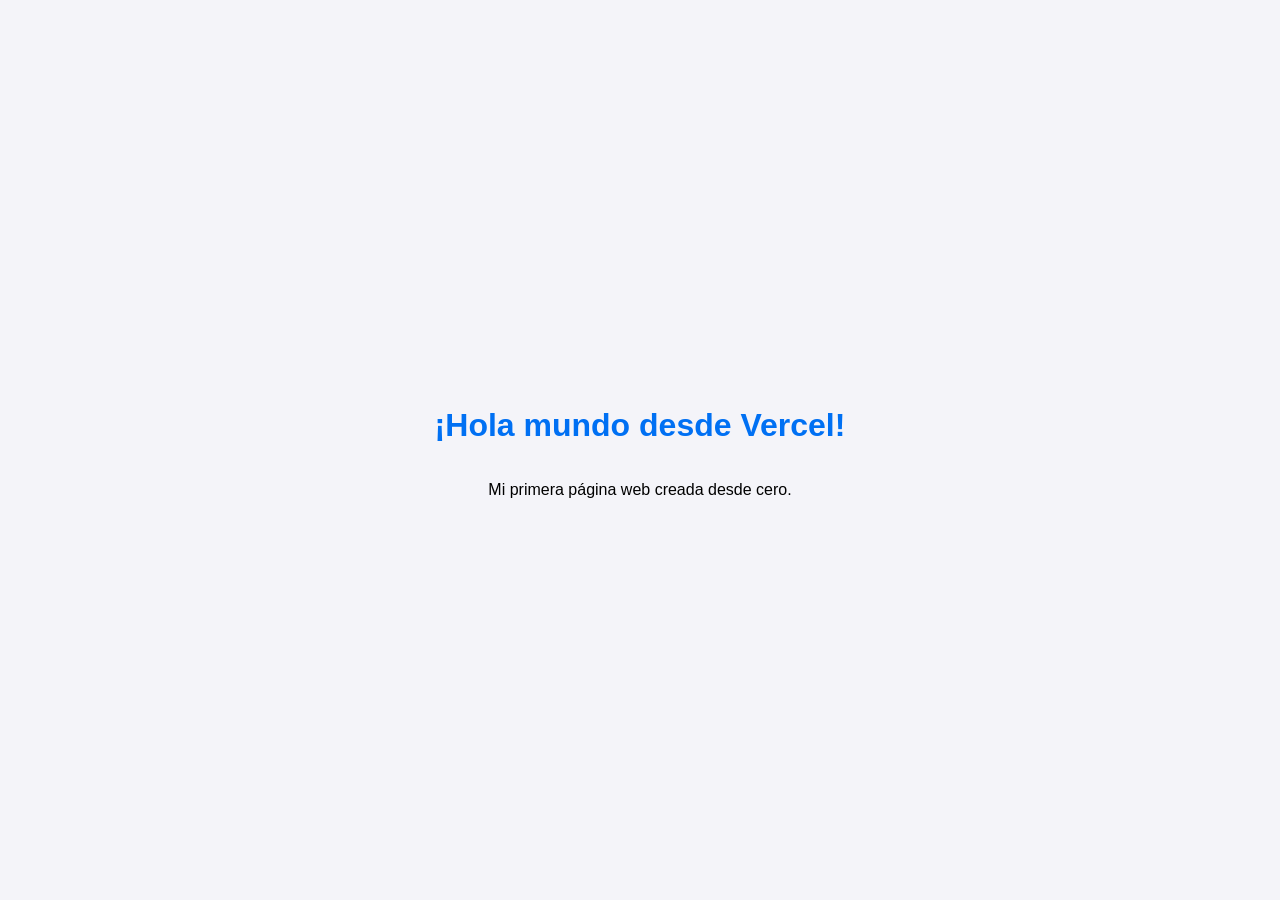
==== index.html @ 5f5dc49b "Create index.html Primer comit" ====
<!DOCTYPE html>
<html lang="es">
<head>
  <meta charset="UTF-8">
  <meta name="viewport" content="width=device-width, initial-scale=1.0">
  <title>Mi Primera Web</title>
  <style>
    body { font-family: sans-serif; display: grid; place-content: center; height: 100vh; margin: 0; background: #f4f4f9; text-align: center; }
    h1 { color: #0070f3; }
  </style>
</head>
<body>
  <h1>¡Hola mundo desde Vercel!</h1>
  <p>Mi primera página web creada desde cero.</p>
</body>
</html>
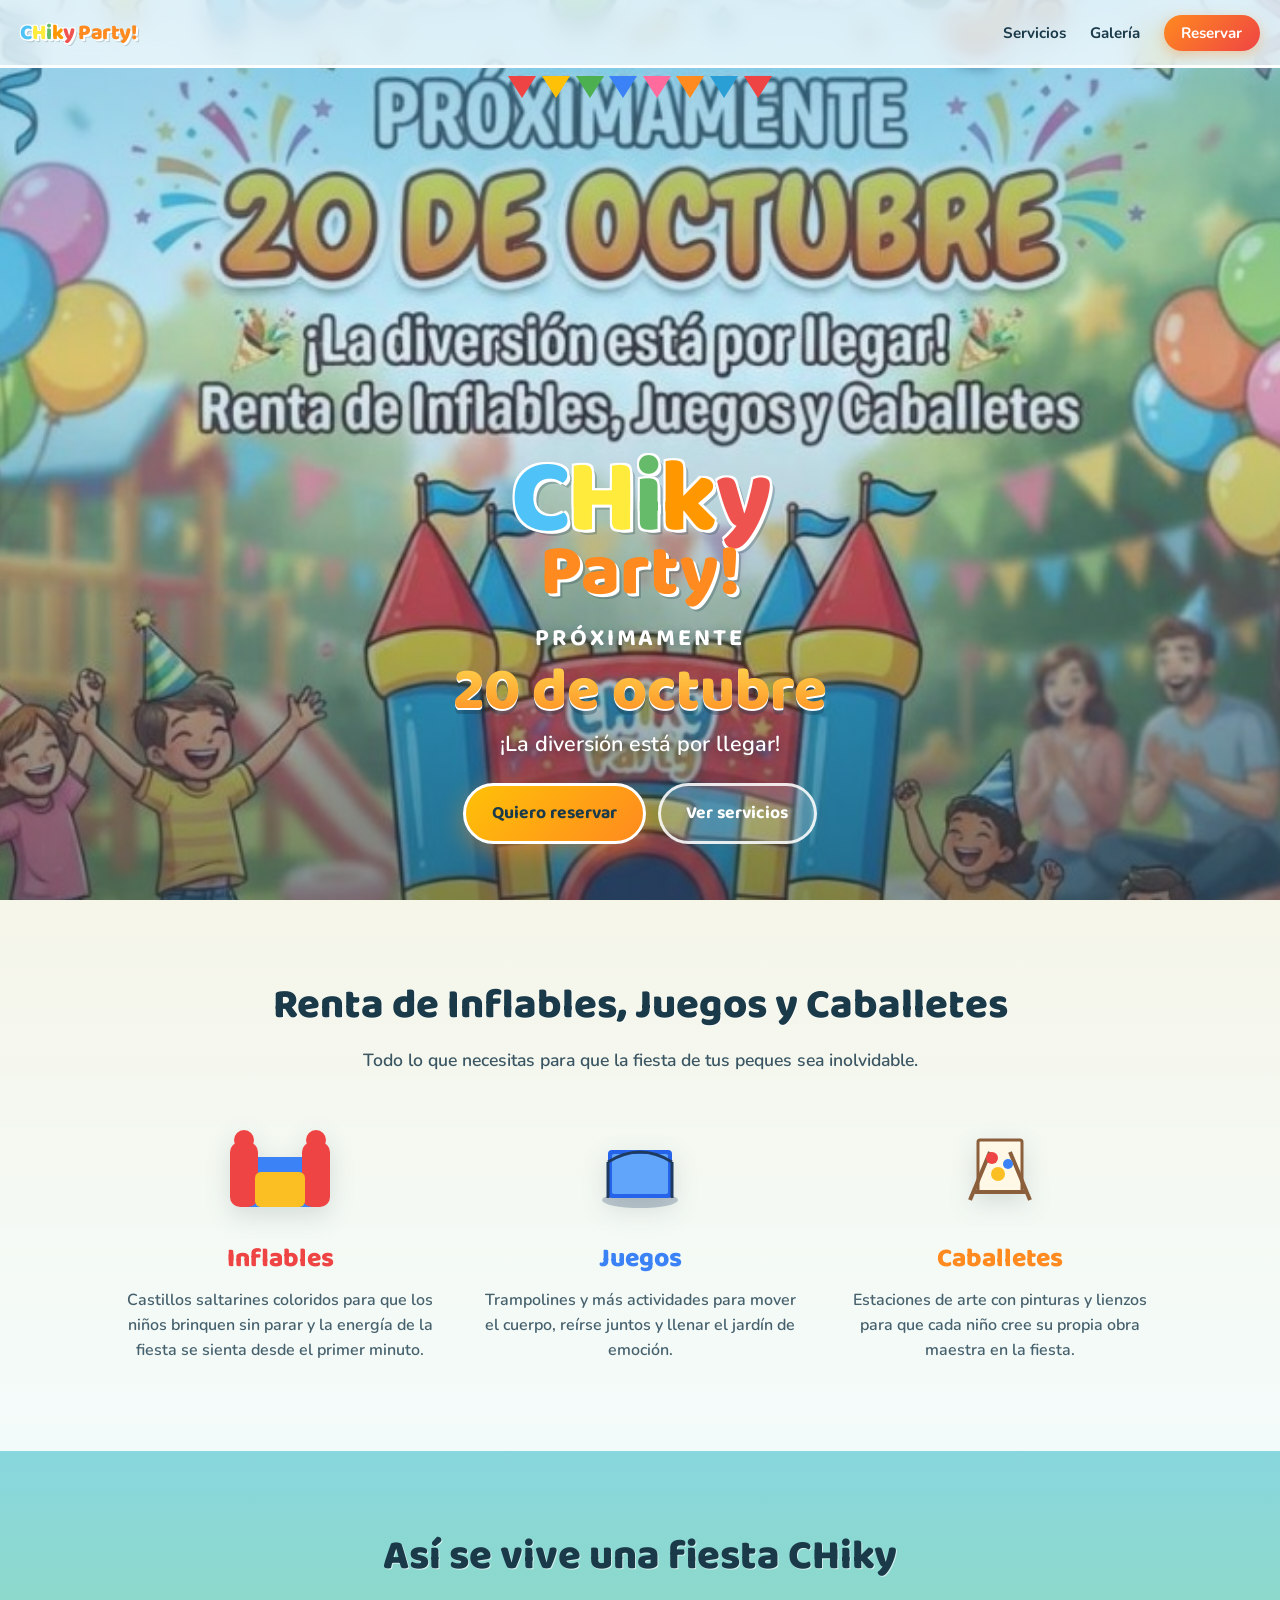
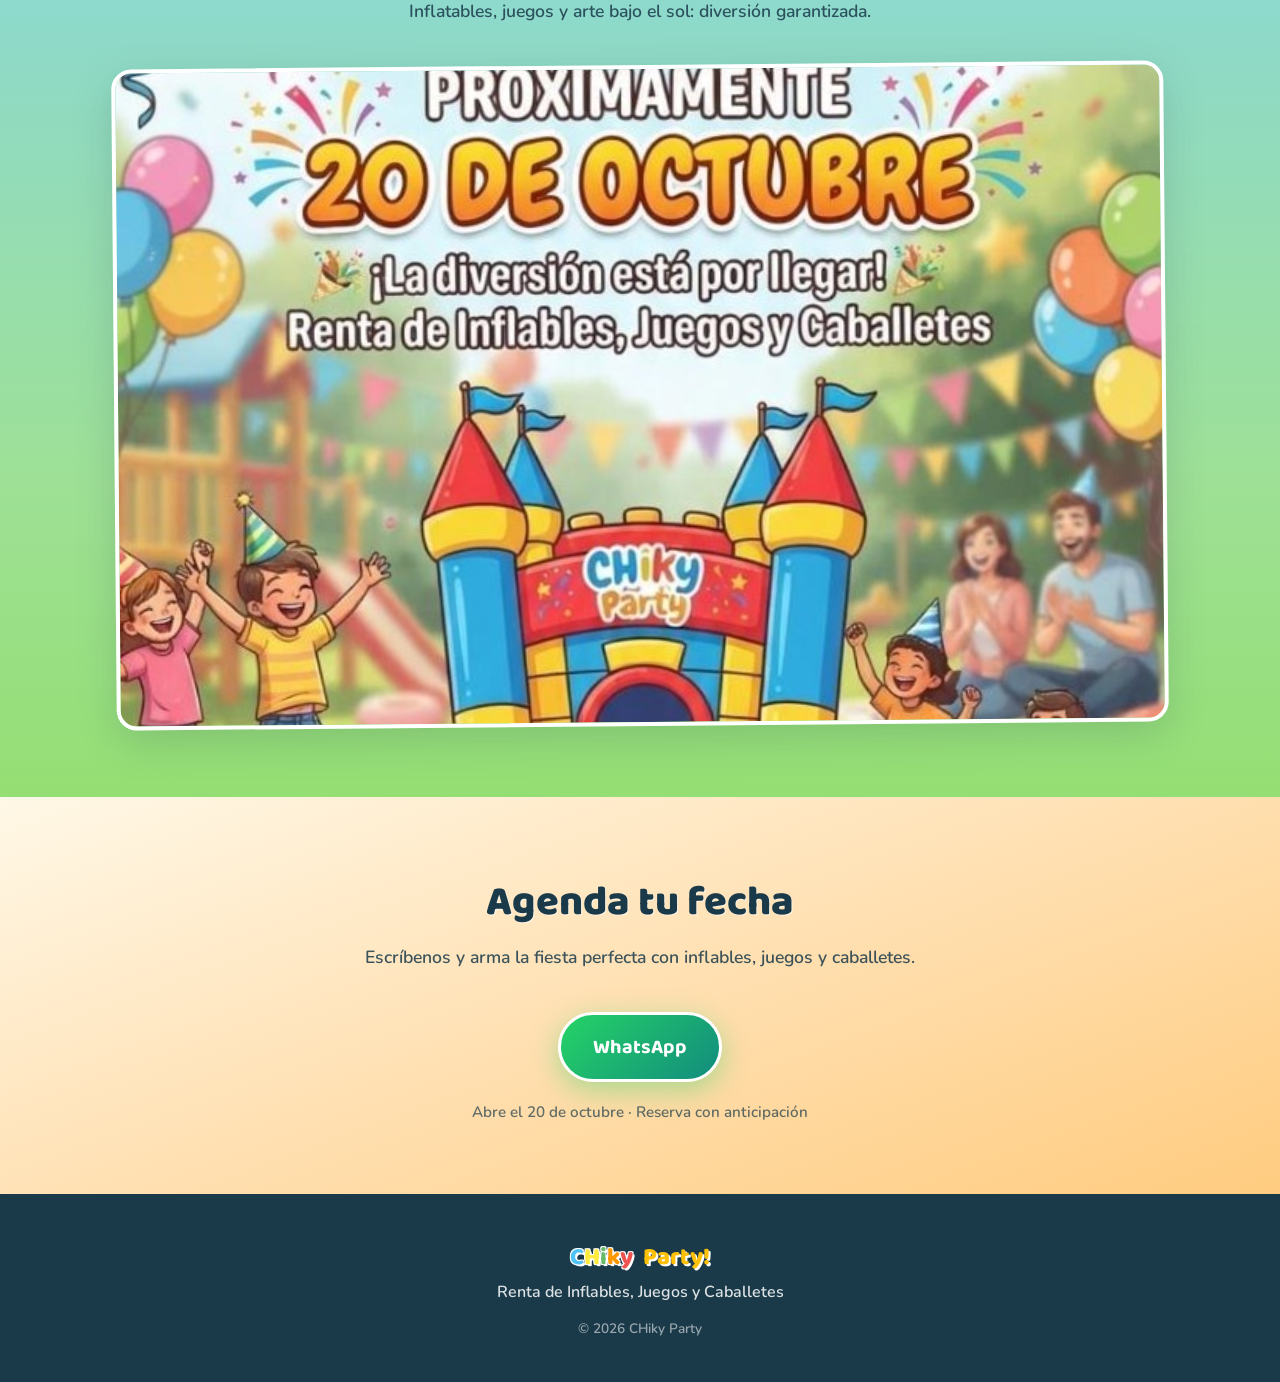
==== commit 691e90f6: "Propuesta pagina" ====
--- a/index.html
+++ b/index.html
@@ -3,14 +3,160 @@
 <head>
   <meta charset="UTF-8">
   <meta name="viewport" content="width=device-width, initial-scale=1.0">
-  <title>Mi Primera Web</title>
-  <style>
-    body { font-family: sans-serif; display: grid; place-content: center; height: 100vh; margin: 0; background: #f4f4f9; text-align: center; }
-    h1 { color: #0070f3; }
-  </style>
+  <meta name="description" content="CHiky Party — Renta de inflables, juegos y caballetes para fiestas infantiles. ¡La diversión está por llegar!">
+  <title>¡CHiky Party! — Renta de Inflables, Juegos y Caballetes</title>
+  <link rel="preconnect" href="https://fonts.googleapis.com">
+  <link rel="preconnect" href="https://fonts.gstatic.com" crossorigin>
+  <link href="https://fonts.googleapis.com/css2?family=Baloo+2:wght@500;600;700;800&family=Nunito:wght@500;600;700&display=swap" rel="stylesheet">
+  <link rel="stylesheet" href="css/styles.css">
 </head>
 <body>
-  <h1>¡Hola mundo desde Vercel!</h1>
-  <p>Mi primera página web creada desde cero.</p>
+  <div class="sky-confetti" aria-hidden="true"></div>
+
+  <header class="site-header">
+    <a href="#inicio" class="brand-mark" aria-label="CHiky Party inicio">
+      <span class="logo-letter c1">C</span><span class="logo-letter c2">H</span><span class="logo-letter c3">i</span><span class="logo-letter c4">k</span><span class="logo-letter c5">y</span>
+      <span class="logo-party">Party!</span>
+    </a>
+    <nav class="site-nav" aria-label="Principal">
+      <a href="#servicios">Servicios</a>
+      <a href="#galeria">Galería</a>
+      <a href="#contacto" class="nav-cta">Reservar</a>
+    </nav>
+    <button class="menu-toggle" type="button" aria-label="Abrir menú" aria-expanded="false">
+      <span></span><span></span><span></span>
+    </button>
+  </header>
+
+  <main>
+    <section id="inicio" class="hero">
+      <div class="hero-media">
+        <img
+          src="assets/images/chiky-party-hero.jpg"
+          alt="Niños disfrutando inflables, trampolín y caballetes en una fiesta CHiky Party"
+          width="1200"
+          height="900"
+          fetchpriority="high"
+        >
+      </div>
+      <div class="hero-overlay"></div>
+      <div class="hero-content">
+        <h1 class="brand-title" aria-label="CHiky Party">
+          <span class="brand-title-row">
+            <span class="logo-letter c1">C</span><span class="logo-letter c2">H</span><span class="logo-letter c3">i</span><span class="logo-letter c4">k</span><span class="logo-letter c5">y</span>
+          </span>
+          <span class="brand-title-party">Party!</span>
+        </h1>
+        <p class="hero-kicker">Próximamente</p>
+        <p class="hero-date">20 de octubre</p>
+        <p class="hero-tagline">¡La diversión está por llegar!</p>
+        <div class="hero-actions">
+          <a href="#contacto" class="btn btn-primary">Quiero reservar</a>
+          <a href="#servicios" class="btn btn-ghost">Ver servicios</a>
+        </div>
+      </div>
+      <div class="hero-bunting" aria-hidden="true">
+        <span></span><span></span><span></span><span></span><span></span><span></span><span></span><span></span>
+      </div>
+    </section>
+
+    <section id="servicios" class="services">
+      <div class="section-inner">
+        <h2>Renta de Inflables, Juegos y Caballetes</h2>
+        <p class="section-lead">Todo lo que necesitas para que la fiesta de tus peques sea inolvidable.</p>
+
+        <div class="service-grid">
+          <article class="service">
+            <div class="service-visual service-inflables" aria-hidden="true">
+              <svg viewBox="0 0 120 100" role="img">
+                <rect x="20" y="35" width="80" height="50" rx="8" fill="#3B82F6"/>
+                <rect x="10" y="20" width="28" height="65" rx="10" fill="#EF4444"/>
+                <rect x="82" y="20" width="28" height="65" rx="10" fill="#EF4444"/>
+                <rect x="35" y="50" width="50" height="35" rx="6" fill="#FBBF24"/>
+                <circle cx="24" cy="18" r="10" fill="#EF4444"/>
+                <circle cx="96" cy="18" r="10" fill="#EF4444"/>
+              </svg>
+            </div>
+            <h3>Inflables</h3>
+            <p>Castillos saltarines coloridos para que los niños brinquen sin parar y la energía de la fiesta se sienta desde el primer minuto.</p>
+          </article>
+
+          <article class="service">
+            <div class="service-visual service-juegos" aria-hidden="true">
+              <svg viewBox="0 0 120 100" role="img">
+                <ellipse cx="60" cy="78" rx="38" ry="8" fill="#1E3A5F" opacity="0.25"/>
+                <rect x="28" y="28" width="64" height="48" rx="4" fill="#2563EB"/>
+                <rect x="32" y="32" width="56" height="40" rx="2" fill="#60A5FA"/>
+                <path d="M28 40 Q60 20 92 40" stroke="#1E3A5F" stroke-width="3" fill="none"/>
+                <line x1="28" y1="40" x2="28" y2="76" stroke="#1E3A5F" stroke-width="3"/>
+                <line x1="92" y1="40" x2="92" y2="76" stroke="#1E3A5F" stroke-width="3"/>
+              </svg>
+            </div>
+            <h3>Juegos</h3>
+            <p>Trampolines y más actividades para mover el cuerpo, reírse juntos y llenar el jardín de emoción.</p>
+          </article>
+
+          <article class="service">
+            <div class="service-visual service-caballetes" aria-hidden="true">
+              <svg viewBox="0 0 120 100" role="img">
+                <rect x="38" y="18" width="44" height="52" rx="2" fill="#FFF8E7" stroke="#8B5E3C" stroke-width="3"/>
+                <line x1="30" y1="78" x2="50" y2="30" stroke="#8B5E3C" stroke-width="4"/>
+                <line x1="90" y1="78" x2="70" y2="30" stroke="#8B5E3C" stroke-width="4"/>
+                <line x1="35" y1="70" x2="85" y2="70" stroke="#8B5E3C" stroke-width="4"/>
+                <circle cx="52" cy="36" r="6" fill="#EF4444"/>
+                <circle cx="68" cy="42" r="5" fill="#3B82F6"/>
+                <circle cx="58" cy="52" r="7" fill="#FBBF24"/>
+              </svg>
+            </div>
+            <h3>Caballetes</h3>
+            <p>Estaciones de arte con pinturas y lienzos para que cada niño cree su propia obra maestra en la fiesta.</p>
+          </article>
+        </div>
+      </div>
+    </section>
+
+    <section id="galeria" class="gallery">
+      <div class="section-inner">
+        <h2>Así se vive una fiesta CHiky</h2>
+        <p class="section-lead">Inflatables, juegos y arte bajo el sol: diversión garantizada.</p>
+        <figure class="gallery-feature">
+          <img
+            src="assets/images/chiky-party-hero.jpg"
+            alt="Escena festiva de CHiky Party con castillo inflable, trampolín y niños pintando en caballetes"
+            width="1200"
+            height="900"
+            loading="lazy"
+          >
+        </figure>
+      </div>
+    </section>
+
+    <section id="contacto" class="contact">
+      <div class="section-inner contact-inner">
+        <h2>Agenda tu fecha</h2>
+        <p class="section-lead">Escríbenos y arma la fiesta perfecta con inflables, juegos y caballetes.</p>
+        <a
+          class="btn btn-whatsapp"
+          href="https://wa.me/5210000000000?text=Hola%20CHiky%20Party!%20Quiero%20cotizar%20una%20renta%20para%20mi%20fiesta."
+          target="_blank"
+          rel="noopener noreferrer"
+        >
+          WhatsApp
+        </a>
+        <p class="contact-note">Abre el 20 de octubre · Reserva con anticipación</p>
+      </div>
+    </section>
+  </main>
+
+  <footer class="site-footer">
+    <p class="footer-brand">
+      <span class="logo-letter c1">C</span><span class="logo-letter c2">H</span><span class="logo-letter c3">i</span><span class="logo-letter c4">k</span><span class="logo-letter c5">y</span>
+      <span class="logo-party">Party!</span>
+    </p>
+    <p>Renta de Inflables, Juegos y Caballetes</p>
+    <p class="footer-copy">&copy; <span id="year"></span> CHiky Party</p>
+  </footer>
+
+  <script src="js/main.js"></script>
 </body>
 </html>
--- a/css/styles.css
+++ b/css/styles.css
@@ -0,0 +1,659 @@
+:root {
+  --sky: #5ec8f0;
+  --sky-deep: #2a9fd6;
+  --grass: #7ed957;
+  --grass-deep: #4caf50;
+  --sun: #ffc107;
+  --orange: #ff8a1f;
+  --red: #ef4444;
+  --blue: #3b82f6;
+  --pink: #ff6b9d;
+  --ink: #1a3a4a;
+  --white: #ffffff;
+  --cream: #fff8e7;
+  --font-display: "Baloo 2", system-ui, sans-serif;
+  --font-body: "Nunito", system-ui, sans-serif;
+  --radius: 1.25rem;
+  --shadow-soft: 0 12px 40px rgba(26, 58, 74, 0.18);
+  --header-h: 4.25rem;
+}
+
+*,
+*::before,
+*::after {
+  box-sizing: border-box;
+}
+
+html {
+  scroll-behavior: smooth;
+}
+
+body {
+  margin: 0;
+  font-family: var(--font-body);
+  font-weight: 600;
+  color: var(--ink);
+  background:
+    radial-gradient(ellipse 80% 50% at 10% 0%, rgba(255, 193, 7, 0.25), transparent 50%),
+    radial-gradient(ellipse 60% 40% at 90% 10%, rgba(255, 107, 157, 0.2), transparent 45%),
+    linear-gradient(180deg, var(--sky) 0%, #8fd9f5 35%, #b8e8a0 70%, var(--grass) 100%);
+  min-height: 100vh;
+  overflow-x: hidden;
+}
+
+img {
+  max-width: 100%;
+  height: auto;
+  display: block;
+}
+
+a {
+  color: inherit;
+  text-decoration: none;
+}
+
+/* Confetti dots floating in sky */
+.sky-confetti {
+  pointer-events: none;
+  position: fixed;
+  inset: 0;
+  z-index: 0;
+  background-image:
+    radial-gradient(circle, var(--sun) 2px, transparent 3px),
+    radial-gradient(circle, var(--red) 2px, transparent 3px),
+    radial-gradient(circle, var(--blue) 2.5px, transparent 3px),
+    radial-gradient(circle, var(--pink) 2px, transparent 3px),
+    radial-gradient(circle, var(--grass-deep) 2px, transparent 3px);
+  background-size: 180px 180px, 220px 220px, 160px 160px, 200px 200px, 240px 240px;
+  background-position: 10% 8%, 80% 12%, 40% 5%, 65% 18%, 25% 22%;
+  opacity: 0.45;
+  animation: confetti-drift 28s linear infinite;
+}
+
+@keyframes confetti-drift {
+  from { background-position: 10% 8%, 80% 12%, 40% 5%, 65% 18%, 25% 22%; }
+  to { background-position: 14% 18%, 76% 22%, 44% 15%, 61% 28%, 29% 32%; }
+}
+
+/* Logo letters */
+.logo-letter {
+  font-family: var(--font-display);
+  font-weight: 800;
+  text-shadow:
+    2px 2px 0 #fff,
+    -1px -1px 0 #fff,
+    1px -1px 0 #fff,
+    -1px 1px 0 #fff,
+    3px 3px 0 rgba(26, 58, 74, 0.2);
+}
+
+.c1 { color: #4fc3f7; }
+.c2 { color: #ffeb3b; }
+.c3 { color: #66bb6a; }
+.c4 { color: #ff9800; }
+.c5 { color: #ef5350; }
+
+.logo-party {
+  font-family: var(--font-display);
+  font-weight: 800;
+  color: var(--orange);
+  margin-left: 0.15em;
+  text-shadow:
+    2px 2px 0 #fff,
+    3px 3px 0 rgba(26, 58, 74, 0.2);
+}
+
+/* Header */
+.site-header {
+  position: fixed;
+  top: 0;
+  left: 0;
+  right: 0;
+  z-index: 100;
+  height: var(--header-h);
+  display: flex;
+  align-items: center;
+  justify-content: space-between;
+  padding: 0 1.25rem;
+  background: rgba(255, 255, 255, 0.72);
+  backdrop-filter: blur(12px);
+  border-bottom: 3px solid rgba(255, 255, 255, 0.9);
+  transition: background 0.3s ease, box-shadow 0.3s ease;
+}
+
+.site-header.is-scrolled {
+  background: rgba(255, 255, 255, 0.92);
+  box-shadow: 0 4px 24px rgba(26, 58, 74, 0.12);
+}
+
+.brand-mark {
+  font-size: 1.35rem;
+  letter-spacing: -0.02em;
+  display: flex;
+  align-items: baseline;
+}
+
+.site-nav {
+  display: flex;
+  align-items: center;
+  gap: 1.5rem;
+}
+
+.site-nav a {
+  font-weight: 700;
+  font-size: 0.95rem;
+  color: var(--ink);
+  transition: color 0.2s ease;
+}
+
+.site-nav a:hover {
+  color: var(--sky-deep);
+}
+
+.nav-cta {
+  background: linear-gradient(135deg, var(--orange), var(--red));
+  color: var(--white) !important;
+  padding: 0.5rem 1.1rem;
+  border-radius: 999px;
+  box-shadow: 0 4px 14px rgba(255, 138, 31, 0.4);
+}
+
+.nav-cta:hover {
+  filter: brightness(1.08);
+  color: var(--white) !important;
+}
+
+.menu-toggle {
+  display: none;
+  flex-direction: column;
+  gap: 5px;
+  background: none;
+  border: none;
+  cursor: pointer;
+  padding: 0.5rem;
+}
+
+.menu-toggle span {
+  display: block;
+  width: 24px;
+  height: 3px;
+  background: var(--ink);
+  border-radius: 2px;
+  transition: transform 0.25s ease, opacity 0.25s ease;
+}
+
+.menu-toggle[aria-expanded="true"] span:nth-child(1) {
+  transform: translateY(8px) rotate(45deg);
+}
+
+.menu-toggle[aria-expanded="true"] span:nth-child(2) {
+  opacity: 0;
+}
+
+.menu-toggle[aria-expanded="true"] span:nth-child(3) {
+  transform: translateY(-8px) rotate(-45deg);
+}
+
+/* Hero — full-bleed composition */
+.hero {
+  position: relative;
+  z-index: 1;
+  min-height: 100vh;
+  min-height: 100dvh;
+  display: grid;
+  place-items: end center;
+  overflow: hidden;
+  isolation: isolate;
+}
+
+.hero-media {
+  position: absolute;
+  inset: 0;
+  z-index: -2;
+}
+
+.hero-media img {
+  width: 100%;
+  height: 100%;
+  object-fit: cover;
+  object-position: center 35%;
+  transform: scale(1.02);
+  animation: hero-ken 18s ease-in-out infinite alternate;
+}
+
+@keyframes hero-ken {
+  from { transform: scale(1.02); }
+  to { transform: scale(1.08); }
+}
+
+.hero-overlay {
+  position: absolute;
+  inset: 0;
+  z-index: -1;
+  background:
+    linear-gradient(180deg, rgba(46, 160, 210, 0.55) 0%, rgba(46, 160, 210, 0.15) 40%, rgba(26, 58, 74, 0.55) 100%);
+}
+
+.hero-content {
+  width: min(920px, 100%);
+  padding: 6.5rem 1.5rem 3.5rem;
+  text-align: center;
+  animation: hero-rise 0.9s ease-out both;
+}
+
+@keyframes hero-rise {
+  from {
+    opacity: 0;
+    transform: translateY(28px);
+  }
+  to {
+    opacity: 1;
+    transform: translateY(0);
+  }
+}
+
+.brand-title {
+  margin: 0 0 0.75rem;
+  line-height: 0.95;
+  display: flex;
+  flex-direction: column;
+  align-items: center;
+  gap: 0;
+}
+
+.brand-title-row {
+  font-size: clamp(3.2rem, 12vw, 6.5rem);
+  letter-spacing: -0.03em;
+}
+
+.brand-title .logo-letter {
+  display: inline-block;
+  animation: letter-bounce 2.4s ease-in-out infinite;
+  text-shadow:
+    3px 3px 0 #fff,
+    -2px -2px 0 #fff,
+    2px -2px 0 #fff,
+    -2px 2px 0 #fff,
+    5px 5px 0 rgba(26, 58, 74, 0.25);
+}
+
+.brand-title .logo-letter:nth-child(1) { animation-delay: 0s; }
+.brand-title .logo-letter:nth-child(2) { animation-delay: 0.08s; }
+.brand-title .logo-letter:nth-child(3) { animation-delay: 0.16s; }
+.brand-title .logo-letter:nth-child(4) { animation-delay: 0.24s; }
+.brand-title .logo-letter:nth-child(5) { animation-delay: 0.32s; }
+
+@keyframes letter-bounce {
+  0%, 100% { transform: translateY(0); }
+  50% { transform: translateY(-6px); }
+}
+
+.brand-title-party {
+  font-family: var(--font-display);
+  font-weight: 800;
+  font-size: clamp(2.4rem, 8vw, 4.5rem);
+  color: var(--orange);
+  text-shadow:
+    3px 3px 0 #fff,
+    5px 5px 0 rgba(26, 58, 74, 0.25);
+  margin-top: -0.15em;
+}
+
+.hero-kicker {
+  margin: 0.5rem 0 0;
+  font-family: var(--font-display);
+  font-size: clamp(1.1rem, 3vw, 1.5rem);
+  font-weight: 700;
+  letter-spacing: 0.12em;
+  text-transform: uppercase;
+  color: var(--white);
+  text-shadow: 0 2px 8px rgba(26, 58, 74, 0.45);
+}
+
+.hero-date {
+  margin: 0.15rem 0 0.5rem;
+  font-family: var(--font-display);
+  font-weight: 800;
+  font-size: clamp(2rem, 7vw, 3.75rem);
+  line-height: 1;
+  background: linear-gradient(180deg, #ffd54f, var(--orange));
+  -webkit-background-clip: text;
+  background-clip: text;
+  color: transparent;
+  filter: drop-shadow(0 2px 0 #fff) drop-shadow(0 4px 0 rgba(26, 58, 74, 0.35));
+}
+
+.hero-tagline {
+  margin: 0 0 1.5rem;
+  font-size: clamp(1.05rem, 2.5vw, 1.35rem);
+  color: var(--white);
+  text-shadow: 0 2px 10px rgba(26, 58, 74, 0.5);
+}
+
+.hero-actions {
+  display: flex;
+  flex-wrap: wrap;
+  gap: 0.75rem;
+  justify-content: center;
+}
+
+.hero-bunting {
+  position: absolute;
+  top: var(--header-h);
+  left: 0;
+  right: 0;
+  display: flex;
+  justify-content: center;
+  gap: 0.35rem;
+  padding: 0.5rem 1rem;
+  pointer-events: none;
+  z-index: 2;
+}
+
+.hero-bunting span {
+  width: 0;
+  height: 0;
+  border-left: 14px solid transparent;
+  border-right: 14px solid transparent;
+  border-top: 22px solid var(--red);
+  animation: bunting-sway 3s ease-in-out infinite;
+}
+
+.hero-bunting span:nth-child(2) { border-top-color: var(--sun); animation-delay: 0.15s; }
+.hero-bunting span:nth-child(3) { border-top-color: var(--grass-deep); animation-delay: 0.3s; }
+.hero-bunting span:nth-child(4) { border-top-color: var(--blue); animation-delay: 0.45s; }
+.hero-bunting span:nth-child(5) { border-top-color: var(--pink); animation-delay: 0.6s; }
+.hero-bunting span:nth-child(6) { border-top-color: var(--orange); animation-delay: 0.75s; }
+.hero-bunting span:nth-child(7) { border-top-color: var(--sky-deep); animation-delay: 0.9s; }
+.hero-bunting span:nth-child(8) { border-top-color: var(--red); animation-delay: 1.05s; }
+
+@keyframes bunting-sway {
+  0%, 100% { transform: rotate(-4deg); }
+  50% { transform: rotate(4deg); }
+}
+
+/* Buttons */
+.btn {
+  display: inline-flex;
+  align-items: center;
+  justify-content: center;
+  font-family: var(--font-display);
+  font-weight: 700;
+  font-size: 1.1rem;
+  padding: 0.85rem 1.6rem;
+  border-radius: 999px;
+  border: 3px solid transparent;
+  transition: transform 0.2s ease, box-shadow 0.2s ease, filter 0.2s ease;
+}
+
+.btn:hover {
+  transform: translateY(-3px) scale(1.03);
+}
+
+.btn:active {
+  transform: translateY(0) scale(0.98);
+}
+
+.btn-primary {
+  background: linear-gradient(135deg, var(--sun), var(--orange));
+  color: var(--ink);
+  border-color: #fff;
+  box-shadow: 0 8px 24px rgba(255, 138, 31, 0.45);
+}
+
+.btn-ghost {
+  background: rgba(255, 255, 255, 0.2);
+  color: var(--white);
+  border-color: rgba(255, 255, 255, 0.85);
+  backdrop-filter: blur(6px);
+}
+
+.btn-whatsapp {
+  background: linear-gradient(135deg, #25d366, #128c7e);
+  color: var(--white);
+  border-color: #fff;
+  box-shadow: 0 8px 28px rgba(37, 211, 102, 0.4);
+  font-size: 1.25rem;
+  padding: 1rem 2rem;
+}
+
+/* Sections */
+.section-inner {
+  width: min(1100px, 100%);
+  margin: 0 auto;
+  padding: 4.5rem 1.5rem;
+}
+
+.section-inner h2 {
+  margin: 0 0 0.5rem;
+  font-family: var(--font-display);
+  font-weight: 800;
+  font-size: clamp(1.75rem, 4vw, 2.6rem);
+  text-align: center;
+  color: var(--ink);
+  text-shadow: 1px 1px 0 rgba(255, 255, 255, 0.6);
+}
+
+.section-lead {
+  margin: 0 auto 2.5rem;
+  max-width: 36rem;
+  text-align: center;
+  font-size: 1.1rem;
+  line-height: 1.55;
+  color: rgba(26, 58, 74, 0.85);
+}
+
+/* Services */
+.services {
+  position: relative;
+  z-index: 1;
+  background: linear-gradient(180deg, rgba(255, 248, 231, 0.92), rgba(255, 255, 255, 0.88));
+}
+
+.service-grid {
+  display: grid;
+  grid-template-columns: repeat(3, 1fr);
+  gap: 1.75rem;
+}
+
+.service {
+  text-align: center;
+  padding: 0.5rem 0.25rem 1rem;
+  opacity: 0;
+  transform: translateY(24px);
+  transition: opacity 0.6s ease, transform 0.6s ease;
+}
+
+.service.is-visible {
+  opacity: 1;
+  transform: translateY(0);
+}
+
+.service-visual {
+  width: 120px;
+  height: 100px;
+  margin: 0 auto 1rem;
+  animation: float-soft 4s ease-in-out infinite;
+}
+
+.service:nth-child(2) .service-visual { animation-delay: 0.4s; }
+.service:nth-child(3) .service-visual { animation-delay: 0.8s; }
+
+@keyframes float-soft {
+  0%, 100% { transform: translateY(0); }
+  50% { transform: translateY(-8px); }
+}
+
+.service-visual svg {
+  width: 100%;
+  height: 100%;
+  filter: drop-shadow(0 8px 12px rgba(26, 58, 74, 0.15));
+}
+
+.service h3 {
+  margin: 0 0 0.5rem;
+  font-family: var(--font-display);
+  font-size: 1.65rem;
+  font-weight: 800;
+}
+
+.service:nth-child(1) h3 { color: var(--red); }
+.service:nth-child(2) h3 { color: var(--blue); }
+.service:nth-child(3) h3 { color: var(--orange); }
+
+.service p {
+  margin: 0;
+  line-height: 1.55;
+  font-size: 1rem;
+  color: rgba(26, 58, 74, 0.8);
+}
+
+/* Gallery */
+.gallery {
+  position: relative;
+  z-index: 1;
+  background: linear-gradient(180deg, rgba(94, 200, 240, 0.35), rgba(126, 217, 87, 0.4));
+}
+
+.gallery-feature {
+  margin: 0;
+  border-radius: var(--radius);
+  overflow: hidden;
+  box-shadow: var(--shadow-soft);
+  border: 4px solid #fff;
+  transform: rotate(-0.5deg);
+  transition: transform 0.35s ease;
+}
+
+.gallery-feature:hover {
+  transform: rotate(0deg) scale(1.01);
+}
+
+.gallery-feature img {
+  width: 100%;
+  aspect-ratio: 16 / 10;
+  object-fit: cover;
+  object-position: center 40%;
+}
+
+/* Contact */
+.contact {
+  position: relative;
+  z-index: 1;
+  background: linear-gradient(160deg, #fff8e7 0%, #ffe0b2 50%, #ffcc80 100%);
+}
+
+.contact-inner {
+  text-align: center;
+  display: flex;
+  flex-direction: column;
+  align-items: center;
+}
+
+.contact-note {
+  margin: 1.25rem 0 0;
+  font-size: 0.95rem;
+  color: rgba(26, 58, 74, 0.7);
+}
+
+/* Footer */
+.site-footer {
+  position: relative;
+  z-index: 1;
+  text-align: center;
+  padding: 2.5rem 1.5rem;
+  background: var(--ink);
+  color: rgba(255, 255, 255, 0.85);
+}
+
+.footer-brand {
+  margin: 0 0 0.35rem;
+  font-size: 1.5rem;
+}
+
+.footer-brand .logo-party {
+  color: var(--sun);
+}
+
+.site-footer > p {
+  margin: 0.25rem 0;
+}
+
+.footer-copy {
+  margin-top: 1rem !important;
+  font-size: 0.85rem;
+  opacity: 0.65;
+}
+
+/* Mobile */
+@media (max-width: 800px) {
+  .menu-toggle {
+    display: flex;
+  }
+
+  .site-nav {
+    position: fixed;
+    top: var(--header-h);
+    left: 0;
+    right: 0;
+    flex-direction: column;
+    gap: 0;
+    background: rgba(255, 255, 255, 0.97);
+    padding: 1rem 0;
+    border-bottom: 3px solid rgba(255, 193, 7, 0.5);
+    transform: translateY(-120%);
+    opacity: 0;
+    pointer-events: none;
+    transition: transform 0.3s ease, opacity 0.3s ease;
+  }
+
+  .site-nav.is-open {
+    transform: translateY(0);
+    opacity: 1;
+    pointer-events: auto;
+  }
+
+  .site-nav a {
+    width: 100%;
+    text-align: center;
+    padding: 0.85rem 1rem;
+  }
+
+  .nav-cta {
+    width: auto;
+    margin: 0.5rem auto;
+  }
+
+  .service-grid {
+    grid-template-columns: 1fr;
+    gap: 2.25rem;
+  }
+
+  .hero-content {
+    padding-bottom: 2.5rem;
+  }
+
+  .hero-bunting span {
+    border-left-width: 10px;
+    border-right-width: 10px;
+    border-top-width: 16px;
+  }
+}
+
+@media (prefers-reduced-motion: reduce) {
+  html { scroll-behavior: auto; }
+
+  .sky-confetti,
+  .hero-media img,
+  .brand-title .logo-letter,
+  .hero-bunting span,
+  .service-visual,
+  .hero-content {
+    animation: none !important;
+  }
+
+  .service {
+    opacity: 1;
+    transform: none;
+  }
+}
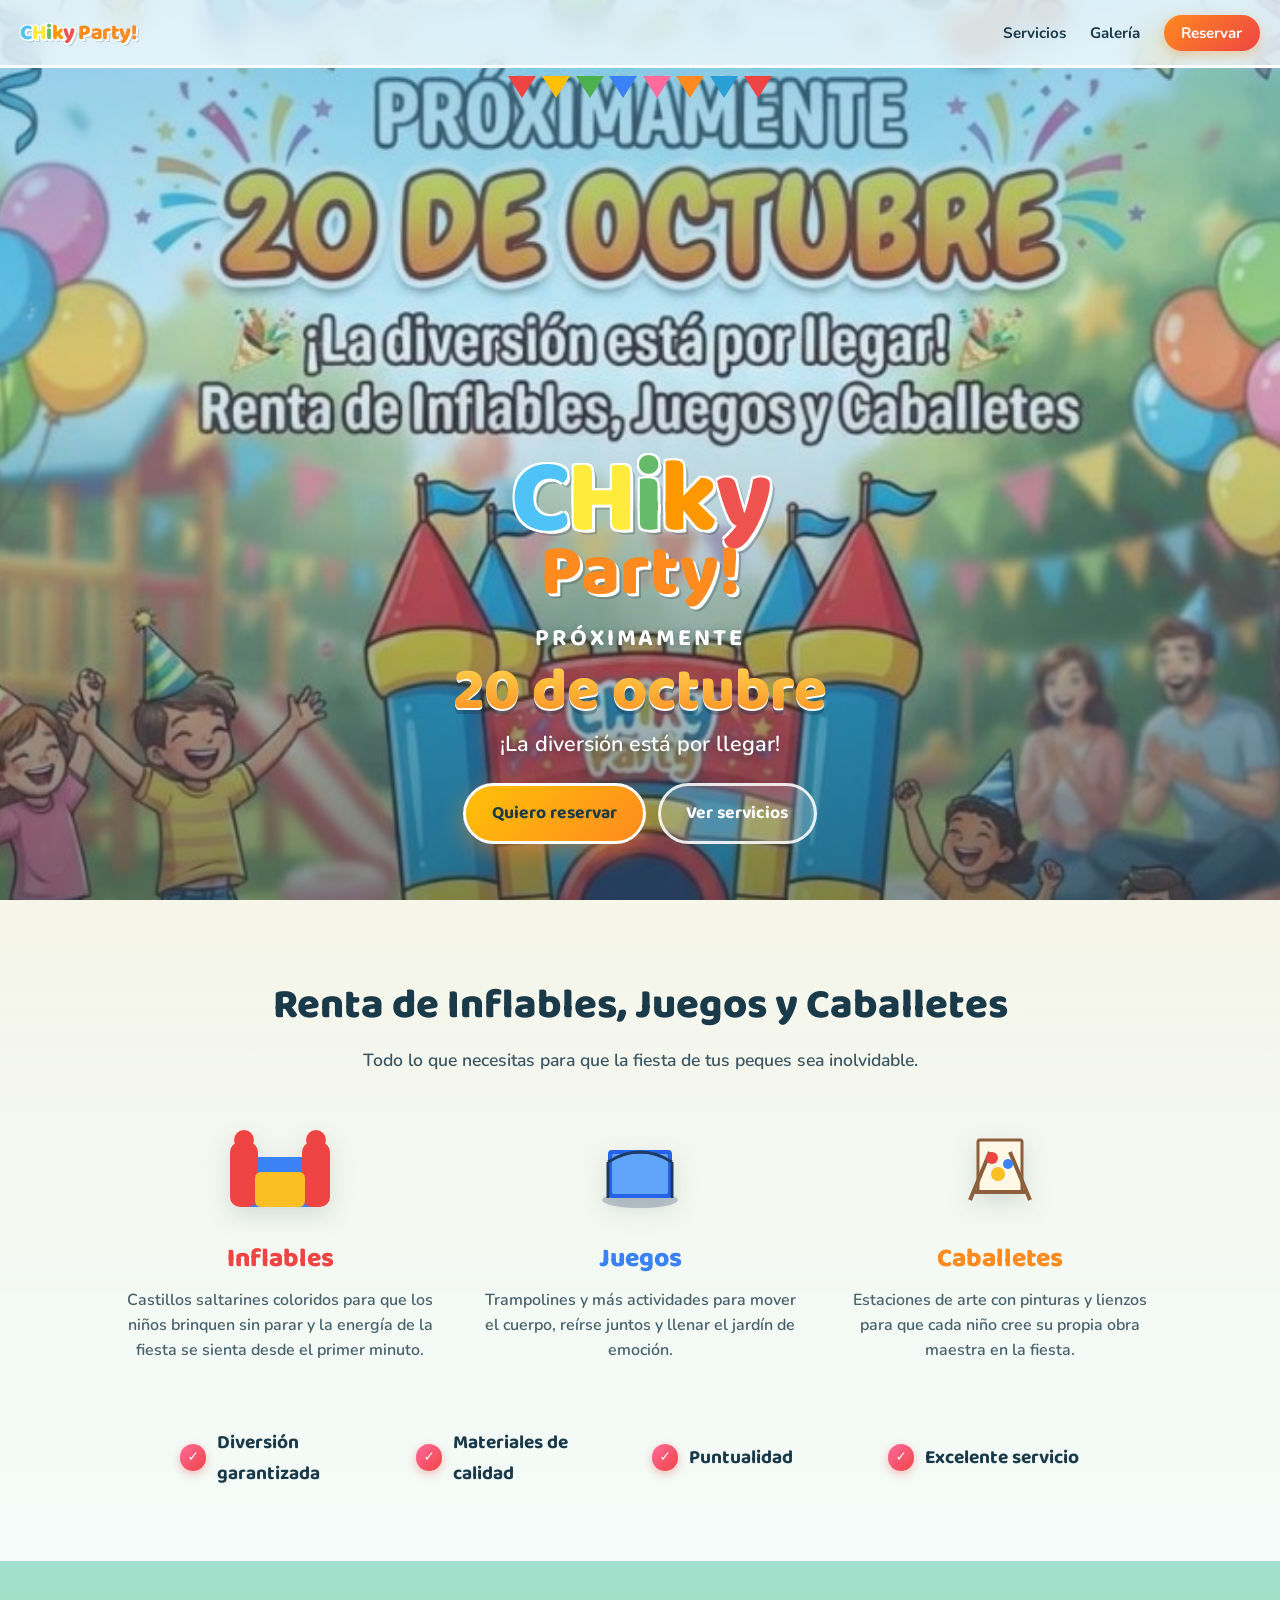
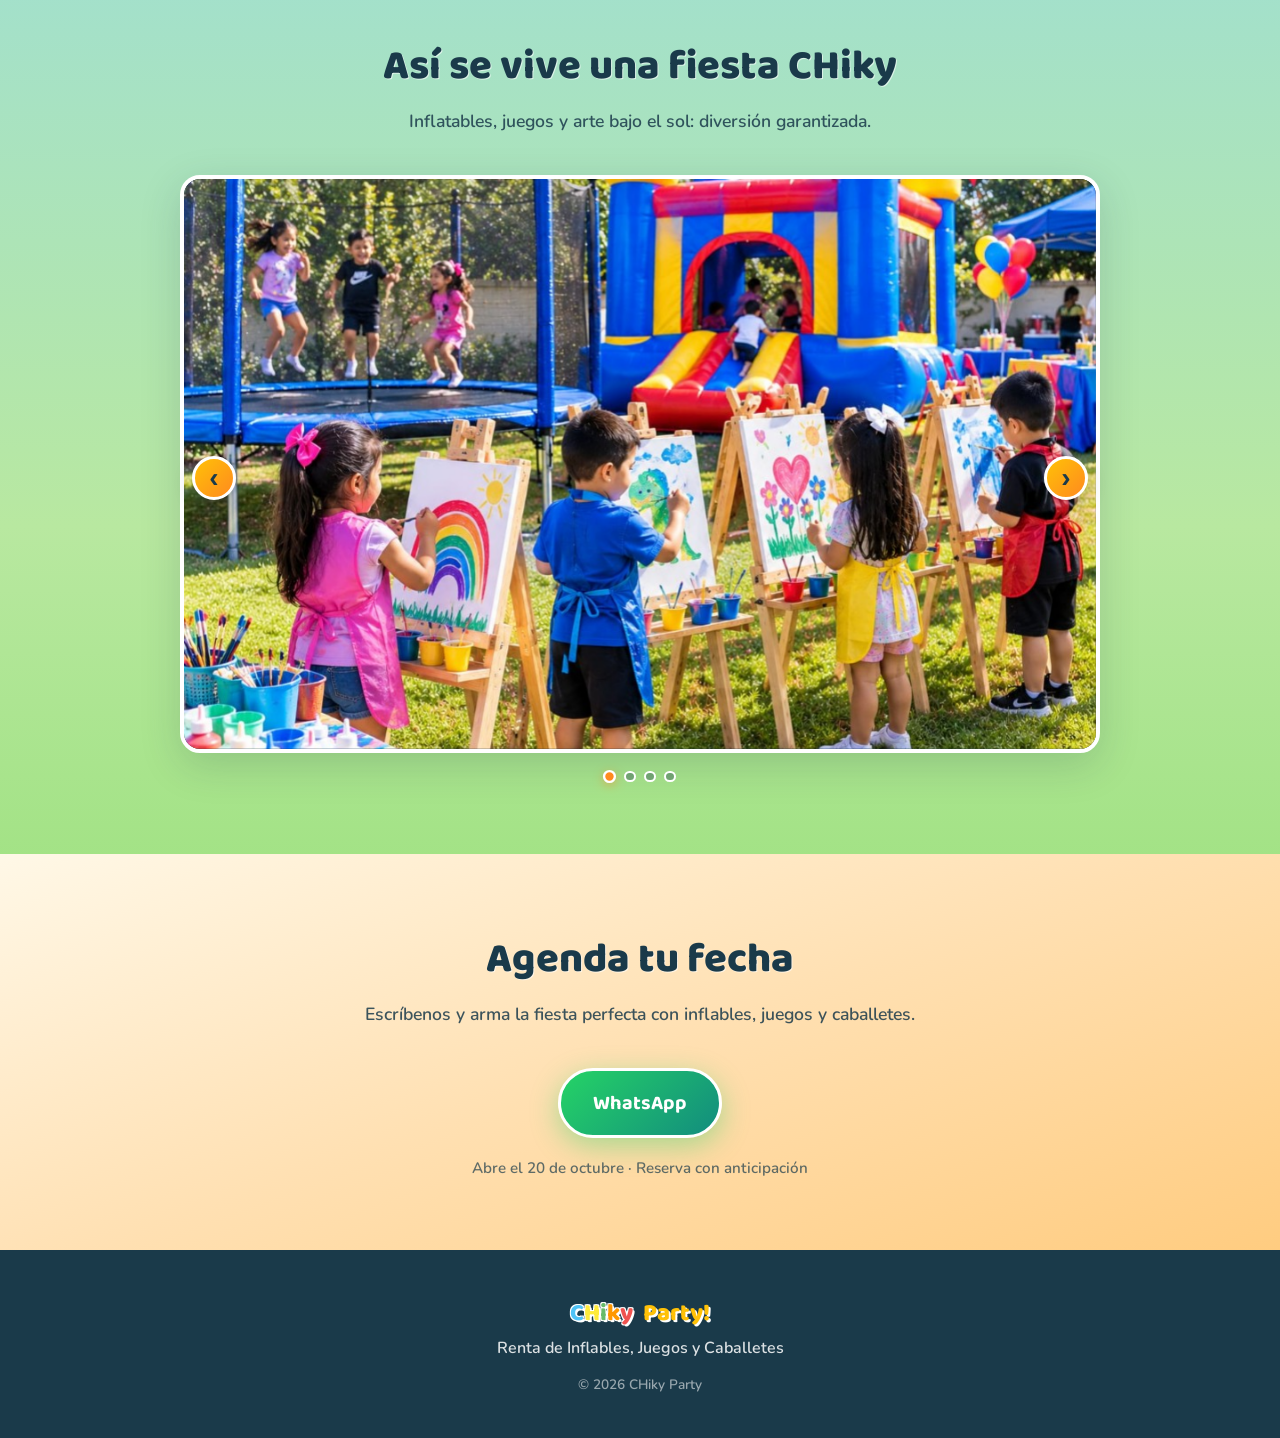
==== commit 7f9fe40e: "Nuevas imagenes y texto" ====
--- a/index.html
+++ b/index.html
@@ -5,6 +5,10 @@
   <meta name="viewport" content="width=device-width, initial-scale=1.0">
   <meta name="description" content="CHiky Party — Renta de inflables, juegos y caballetes para fiestas infantiles. ¡La diversión está por llegar!">
   <title>¡CHiky Party! — Renta de Inflables, Juegos y Caballetes</title>
+  <link rel="icon" href="/favicon.ico" sizes="any">
+  <link rel="icon" href="assets/images/favicon.svg" type="image/svg+xml">
+  <link rel="icon" href="assets/images/favicon-32.png" type="image/png" sizes="32x32">
+  <link rel="apple-touch-icon" href="assets/images/apple-touch-icon.png">
   <link rel="preconnect" href="https://fonts.googleapis.com">
   <link rel="preconnect" href="https://fonts.gstatic.com" crossorigin>
   <link href="https://fonts.googleapis.com/css2?family=Baloo+2:wght@500;600;700;800&family=Nunito:wght@500;600;700&display=swap" rel="stylesheet">
@@ -112,22 +116,82 @@
             <p>Estaciones de arte con pinturas y lienzos para que cada niño cree su propia obra maestra en la fiesta.</p>
           </article>
         </div>
-      </div>
-    </section>
-
-    <section id="galeria" class="gallery">
+
+        <ul class="benefits" aria-label="Lo que ofrecemos">
+          <li>
+            <span class="benefit-check" aria-hidden="true">✓</span>
+            <span>Diversión garantizada</span>
+          </li>
+          <li>
+            <span class="benefit-check" aria-hidden="true">✓</span>
+            <span>Materiales de calidad</span>
+          </li>
+          <li>
+            <span class="benefit-check" aria-hidden="true">✓</span>
+            <span>Puntualidad</span>
+          </li>
+          <li>
+            <span class="benefit-check" aria-hidden="true">✓</span>
+            <span>Excelente servicio</span>
+          </li>
+        </ul>
+      </div>
+    </section>
       <div class="section-inner">
         <h2>Así se vive una fiesta CHiky</h2>
         <p class="section-lead">Inflatables, juegos y arte bajo el sol: diversión garantizada.</p>
-        <figure class="gallery-feature">
-          <img
-            src="assets/images/chiky-party-hero.jpg"
-            alt="Escena festiva de CHiky Party con castillo inflable, trampolín y niños pintando en caballetes"
-            width="1200"
-            height="900"
-            loading="lazy"
-          >
-        </figure>
+
+        <div class="carousel" data-carousel aria-roledescription="carrusel" aria-label="Fotos de fiestas CHiky Party">
+          <div class="carousel-viewport">
+            <ul class="carousel-track">
+              <li class="carousel-slide is-active" data-slide>
+                <img
+                  src="assets/images/gallery/02-fiesta-completa.jpg"
+                  alt="Niños pintando en caballetes con inflable y trampolín al fondo"
+                  width="1200"
+                  height="900"
+                  loading="eager"
+                >
+              </li>
+              <li class="carousel-slide" data-slide>
+                <img
+                  src="assets/images/gallery/03-brindis.jpg"
+                  alt="Niños brindando en la mesa de fiesta con castillo inflable detrás"
+                  width="1200"
+                  height="900"
+                  loading="lazy"
+                >
+              </li>
+              <li class="carousel-slide" data-slide>
+                <img
+                  src="assets/images/gallery/04-trampolin.jpg"
+                  alt="Niños saltando en un trampolín con red de seguridad"
+                  width="1200"
+                  height="900"
+                  loading="lazy"
+                >
+              </li>
+              <li class="carousel-slide" data-slide>
+                <img
+                  src="assets/images/gallery/01-caballetes.jpg"
+                  alt="Estación de caballetes artísticos al aire libre en un evento"
+                  width="1200"
+                  height="900"
+                  loading="lazy"
+                >
+              </li>
+            </ul>
+          </div>
+
+          <button type="button" class="carousel-btn carousel-btn-prev" data-carousel-prev aria-label="Foto anterior">
+            <span aria-hidden="true">‹</span>
+          </button>
+          <button type="button" class="carousel-btn carousel-btn-next" data-carousel-next aria-label="Foto siguiente">
+            <span aria-hidden="true">›</span>
+          </button>
+
+          <div class="carousel-dots" data-carousel-dots role="tablist" aria-label="Elegir foto"></div>
+        </div>
       </div>
     </section>
 
@@ -137,7 +201,7 @@
         <p class="section-lead">Escríbenos y arma la fiesta perfecta con inflables, juegos y caballetes.</p>
         <a
           class="btn btn-whatsapp"
-          href="https://wa.me/5210000000000?text=Hola%20CHiky%20Party!%20Quiero%20cotizar%20una%20renta%20para%20mi%20fiesta."
+          href="https://wa.me/14374303818?text=Hola%20CHiky%20Party!%20Quiero%20cotizar%20una%20renta%20para%20mi%20fiesta."
           target="_blank"
           rel="noopener noreferrer"
         >
--- a/css/styles.css
+++ b/css/styles.css
@@ -508,32 +508,175 @@
   color: rgba(26, 58, 74, 0.8);
 }
 
-/* Gallery */
+.benefits {
+  list-style: none;
+  margin: 3rem 0 0;
+  padding: 0;
+  display: grid;
+  grid-template-columns: repeat(4, 1fr);
+  gap: 1rem 1.5rem;
+  max-width: 920px;
+  margin-inline: auto;
+}
+
+.benefits li {
+  display: flex;
+  align-items: center;
+  gap: 0.65rem;
+  font-family: var(--font-display);
+  font-weight: 700;
+  font-size: clamp(1rem, 2.2vw, 1.2rem);
+  color: var(--ink);
+}
+
+.benefit-check {
+  flex-shrink: 0;
+  display: grid;
+  place-items: center;
+  width: 1.65rem;
+  height: 1.65rem;
+  border-radius: 50%;
+  background: linear-gradient(135deg, #ff6b9d, #ef4444);
+  color: #fff;
+  font-size: 0.85rem;
+  font-weight: 800;
+  line-height: 1;
+  box-shadow: 0 3px 10px rgba(239, 68, 68, 0.35);
+}
+
+@media (max-width: 800px) {
+  .benefits {
+    grid-template-columns: 1fr 1fr;
+    gap: 0.9rem 1rem;
+  }
+}
+
+@media (max-width: 480px) {
+  .benefits {
+    grid-template-columns: 1fr;
+  }
+}
+
+/* Gallery / Carousel */
 .gallery {
   position: relative;
   z-index: 1;
   background: linear-gradient(180deg, rgba(94, 200, 240, 0.35), rgba(126, 217, 87, 0.4));
 }
 
-.gallery-feature {
+.carousel {
+  position: relative;
+  max-width: 920px;
+  margin: 0 auto;
+}
+
+.carousel-viewport {
+  overflow: hidden;
+  border-radius: var(--radius);
+  border: 4px solid #fff;
+  box-shadow: var(--shadow-soft);
+  background: var(--ink);
+}
+
+.carousel-track {
+  list-style: none;
   margin: 0;
-  border-radius: var(--radius);
-  overflow: hidden;
-  box-shadow: var(--shadow-soft);
-  border: 4px solid #fff;
-  transform: rotate(-0.5deg);
-  transition: transform 0.35s ease;
-}
-
-.gallery-feature:hover {
-  transform: rotate(0deg) scale(1.01);
-}
-
-.gallery-feature img {
+  padding: 0;
+  display: flex;
+  transition: transform 0.45s cubic-bezier(0.22, 1, 0.36, 1);
+  will-change: transform;
+}
+
+.carousel-slide {
+  flex: 0 0 100%;
+  margin: 0;
+  min-width: 100%;
+}
+
+.carousel-slide img {
   width: 100%;
   aspect-ratio: 16 / 10;
   object-fit: cover;
-  object-position: center 40%;
+  object-position: center;
+  display: block;
+  user-select: none;
+  -webkit-user-drag: none;
+}
+
+.carousel-btn {
+  position: absolute;
+  top: 50%;
+  transform: translateY(-50%);
+  z-index: 2;
+  width: 2.75rem;
+  height: 2.75rem;
+  border: 3px solid #fff;
+  border-radius: 50%;
+  background: linear-gradient(135deg, var(--sun), var(--orange));
+  color: var(--ink);
+  font-size: 1.75rem;
+  font-weight: 700;
+  line-height: 1;
+  cursor: pointer;
+  display: grid;
+  place-items: center;
+  box-shadow: 0 6px 18px rgba(26, 58, 74, 0.25);
+  transition: transform 0.2s ease, filter 0.2s ease;
+}
+
+.carousel-btn:hover {
+  transform: translateY(-50%) scale(1.08);
+  filter: brightness(1.05);
+}
+
+.carousel-btn:active {
+  transform: translateY(-50%) scale(0.96);
+}
+
+.carousel-btn-prev { left: 0.75rem; }
+.carousel-btn-next { right: 0.75rem; }
+
+.carousel-dots {
+  display: flex;
+  justify-content: center;
+  gap: 0.55rem;
+  margin-top: 1.1rem;
+}
+
+.carousel-dot {
+  width: 0.7rem;
+  height: 0.7rem;
+  padding: 0;
+  border: 2px solid #fff;
+  border-radius: 50%;
+  background: rgba(26, 58, 74, 0.35);
+  cursor: pointer;
+  transition: transform 0.2s ease, background 0.2s ease;
+}
+
+.carousel-dot:hover {
+  transform: scale(1.15);
+}
+
+.carousel-dot.is-active {
+  background: var(--orange);
+  transform: scale(1.2);
+  box-shadow: 0 2px 8px rgba(255, 138, 31, 0.5);
+}
+
+@media (max-width: 800px) {
+  .carousel-btn {
+    width: 2.35rem;
+    height: 2.35rem;
+    font-size: 1.45rem;
+  }
+
+  .carousel-btn-prev { left: 0.4rem; }
+  .carousel-btn-next { right: 0.4rem; }
+
+  .carousel-slide img {
+    aspect-ratio: 4 / 3;
+  }
 }
 
 /* Contact */
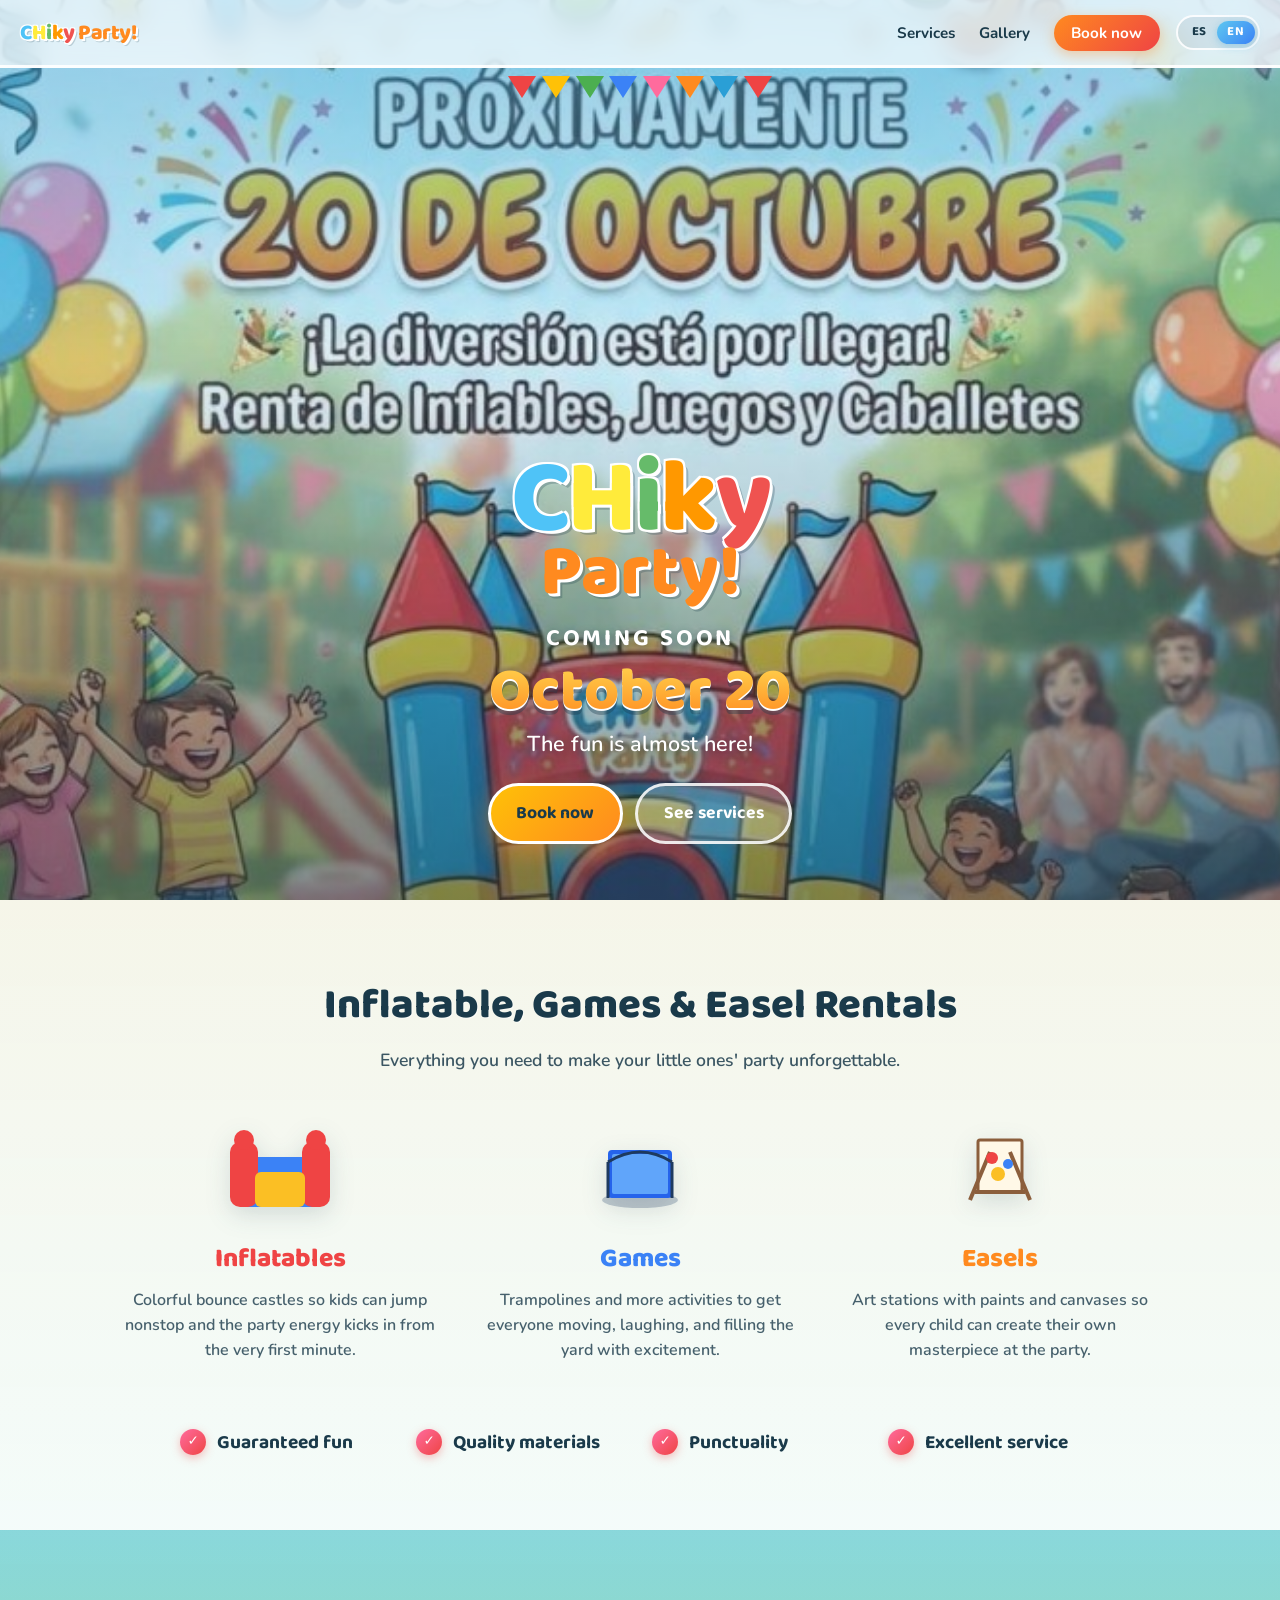
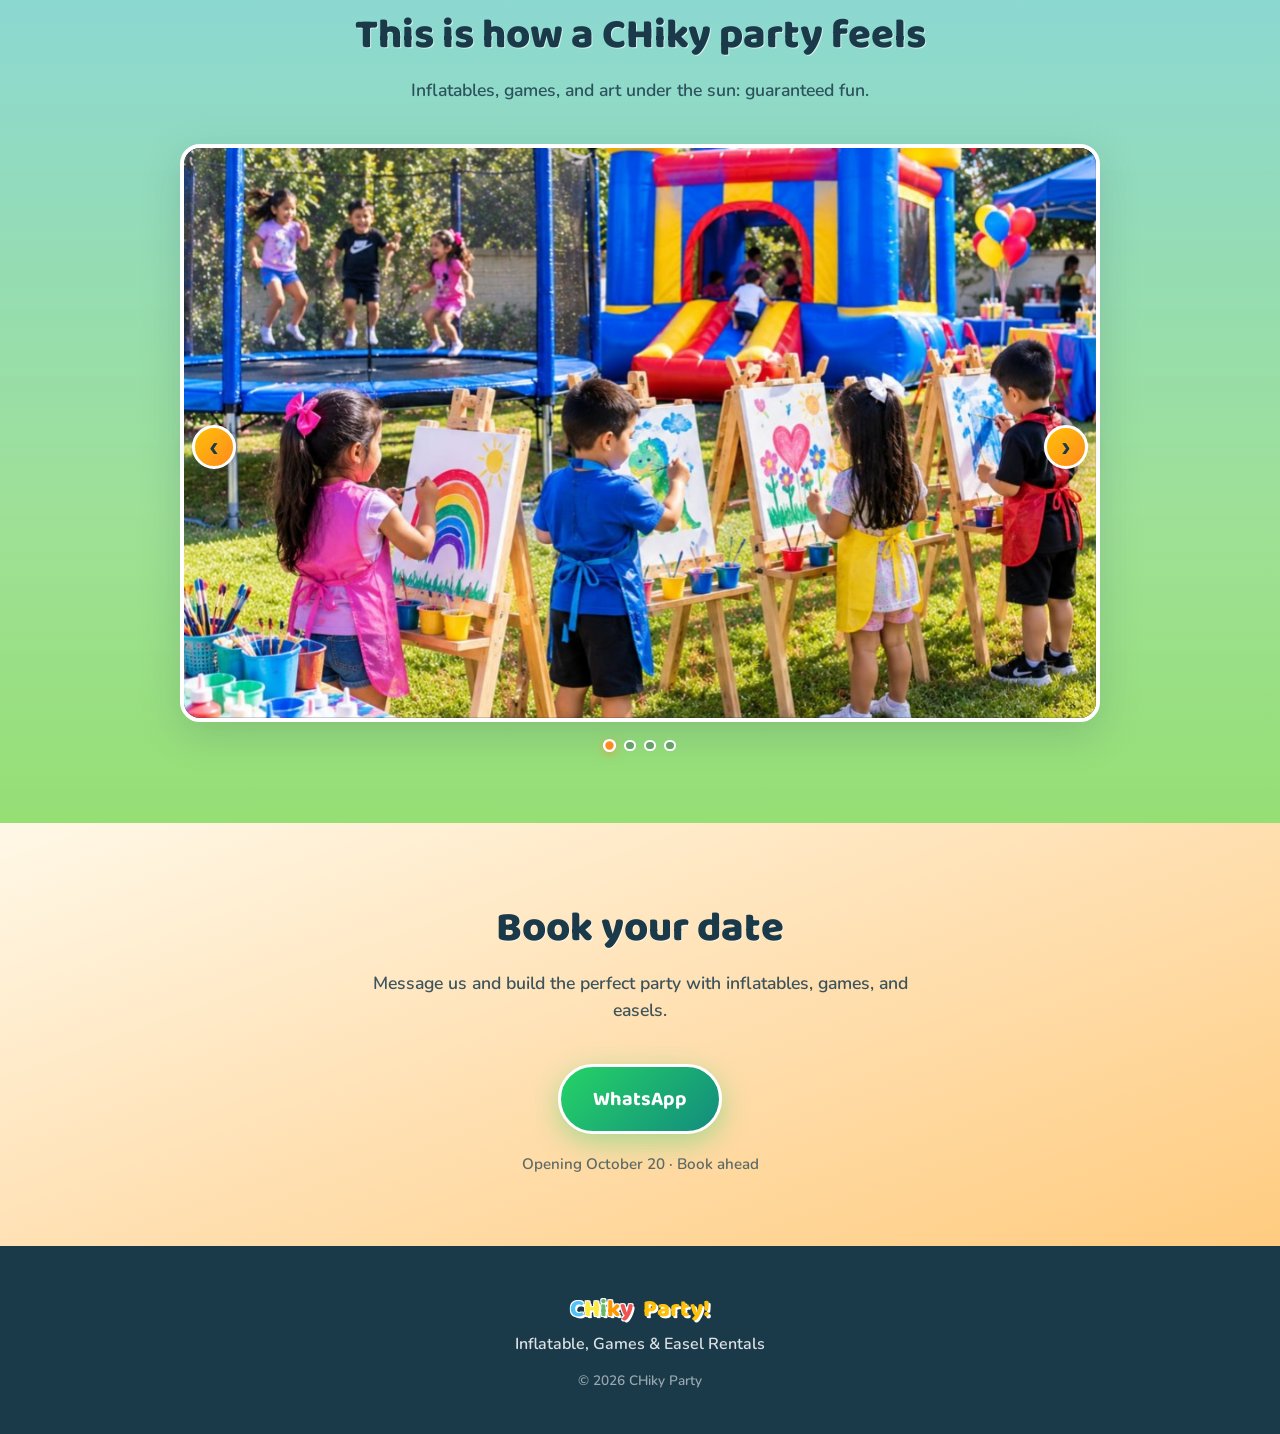
==== commit 3e4bff53: "Opcion traduccion ingles" ====
--- a/index.html
+++ b/index.html
@@ -3,8 +3,8 @@
 <head>
   <meta charset="UTF-8">
   <meta name="viewport" content="width=device-width, initial-scale=1.0">
-  <meta name="description" content="CHiky Party — Renta de inflables, juegos y caballetes para fiestas infantiles. ¡La diversión está por llegar!">
-  <title>¡CHiky Party! — Renta de Inflables, Juegos y Caballetes</title>
+  <meta name="description" data-i18n-content="meta.description" content="CHiky Party — Renta de inflables, juegos y caballetes para fiestas infantiles. ¡La diversión está por llegar!">
+  <title data-i18n="meta.title">¡CHiky Party! — Renta de Inflables, Juegos y Caballetes</title>
   <link rel="icon" href="/favicon.ico" sizes="any">
   <link rel="icon" href="assets/images/favicon.svg" type="image/svg+xml">
   <link rel="icon" href="assets/images/favicon-32.png" type="image/png" sizes="32x32">
@@ -18,18 +18,24 @@
   <div class="sky-confetti" aria-hidden="true"></div>
 
   <header class="site-header">
-    <a href="#inicio" class="brand-mark" aria-label="CHiky Party inicio">
+    <a href="#inicio" class="brand-mark" data-i18n-aria="brand.home" aria-label="CHiky Party inicio">
       <span class="logo-letter c1">C</span><span class="logo-letter c2">H</span><span class="logo-letter c3">i</span><span class="logo-letter c4">k</span><span class="logo-letter c5">y</span>
       <span class="logo-party">Party!</span>
     </a>
-    <nav class="site-nav" aria-label="Principal">
-      <a href="#servicios">Servicios</a>
-      <a href="#galeria">Galería</a>
-      <a href="#contacto" class="nav-cta">Reservar</a>
-    </nav>
-    <button class="menu-toggle" type="button" aria-label="Abrir menú" aria-expanded="false">
-      <span></span><span></span><span></span>
-    </button>
+    <div class="header-actions">
+      <nav class="site-nav" data-i18n-aria="nav.label" aria-label="Principal">
+        <a href="#servicios" data-i18n="nav.services">Servicios</a>
+        <a href="#galeria" data-i18n="nav.gallery">Galería</a>
+        <a href="#contacto" class="nav-cta" data-i18n="nav.book">Reservar</a>
+      </nav>
+      <div class="lang-switch" role="group" data-i18n-aria="lang.label" aria-label="Idioma">
+        <button type="button" class="lang-btn is-active" data-set-lang="es" aria-pressed="true">ES</button>
+        <button type="button" class="lang-btn" data-set-lang="en" aria-pressed="false">EN</button>
+      </div>
+      <button class="menu-toggle" type="button" data-i18n-aria="nav.menu" aria-label="Abrir menú" aria-expanded="false">
+        <span></span><span></span><span></span>
+      </button>
+    </div>
   </header>
 
   <main>
@@ -37,6 +43,7 @@
       <div class="hero-media">
         <img
           src="assets/images/chiky-party-hero.jpg"
+          data-i18n-alt="hero.imgAlt"
           alt="Niños disfrutando inflables, trampolín y caballetes en una fiesta CHiky Party"
           width="1200"
           height="900"
@@ -51,12 +58,12 @@
           </span>
           <span class="brand-title-party">Party!</span>
         </h1>
-        <p class="hero-kicker">Próximamente</p>
-        <p class="hero-date">20 de octubre</p>
-        <p class="hero-tagline">¡La diversión está por llegar!</p>
+        <p class="hero-kicker" data-i18n="hero.kicker">Próximamente</p>
+        <p class="hero-date" data-i18n="hero.date">20 de octubre</p>
+        <p class="hero-tagline" data-i18n="hero.tagline">¡La diversión está por llegar!</p>
         <div class="hero-actions">
-          <a href="#contacto" class="btn btn-primary">Quiero reservar</a>
-          <a href="#servicios" class="btn btn-ghost">Ver servicios</a>
+          <a href="#contacto" class="btn btn-primary" data-i18n="hero.ctaBook">Quiero reservar</a>
+          <a href="#servicios" class="btn btn-ghost" data-i18n="hero.ctaServices">Ver servicios</a>
         </div>
       </div>
       <div class="hero-bunting" aria-hidden="true">
@@ -66,8 +73,8 @@
 
     <section id="servicios" class="services">
       <div class="section-inner">
-        <h2>Renta de Inflables, Juegos y Caballetes</h2>
-        <p class="section-lead">Todo lo que necesitas para que la fiesta de tus peques sea inolvidable.</p>
+        <h2 data-i18n="services.title">Renta de Inflables, Juegos y Caballetes</h2>
+        <p class="section-lead" data-i18n="services.lead">Todo lo que necesitas para que la fiesta de tus peques sea inolvidable.</p>
 
         <div class="service-grid">
           <article class="service">
@@ -81,8 +88,8 @@
                 <circle cx="96" cy="18" r="10" fill="#EF4444"/>
               </svg>
             </div>
-            <h3>Inflables</h3>
-            <p>Castillos saltarines coloridos para que los niños brinquen sin parar y la energía de la fiesta se sienta desde el primer minuto.</p>
+            <h3 data-i18n="services.inflatables.title">Inflables</h3>
+            <p data-i18n="services.inflatables.text">Castillos saltarines coloridos para que los niños brinquen sin parar y la energía de la fiesta se sienta desde el primer minuto.</p>
           </article>
 
           <article class="service">
@@ -96,8 +103,8 @@
                 <line x1="92" y1="40" x2="92" y2="76" stroke="#1E3A5F" stroke-width="3"/>
               </svg>
             </div>
-            <h3>Juegos</h3>
-            <p>Trampolines y más actividades para mover el cuerpo, reírse juntos y llenar el jardín de emoción.</p>
+            <h3 data-i18n="services.games.title">Juegos</h3>
+            <p data-i18n="services.games.text">Trampolines y más actividades para mover el cuerpo, reírse juntos y llenar el jardín de emoción.</p>
           </article>
 
           <article class="service">
@@ -112,41 +119,44 @@
                 <circle cx="58" cy="52" r="7" fill="#FBBF24"/>
               </svg>
             </div>
-            <h3>Caballetes</h3>
-            <p>Estaciones de arte con pinturas y lienzos para que cada niño cree su propia obra maestra en la fiesta.</p>
+            <h3 data-i18n="services.easels.title">Caballetes</h3>
+            <p data-i18n="services.easels.text">Estaciones de arte con pinturas y lienzos para que cada niño cree su propia obra maestra en la fiesta.</p>
           </article>
         </div>
 
-        <ul class="benefits" aria-label="Lo que ofrecemos">
-          <li>
-            <span class="benefit-check" aria-hidden="true">✓</span>
-            <span>Diversión garantizada</span>
-          </li>
-          <li>
-            <span class="benefit-check" aria-hidden="true">✓</span>
-            <span>Materiales de calidad</span>
-          </li>
-          <li>
-            <span class="benefit-check" aria-hidden="true">✓</span>
-            <span>Puntualidad</span>
-          </li>
-          <li>
-            <span class="benefit-check" aria-hidden="true">✓</span>
-            <span>Excelente servicio</span>
+        <ul class="benefits" data-i18n-aria="benefits.label" aria-label="Lo que ofrecemos">
+          <li>
+            <span class="benefit-check" aria-hidden="true">✓</span>
+            <span data-i18n="benefits.fun">Diversión garantizada</span>
+          </li>
+          <li>
+            <span class="benefit-check" aria-hidden="true">✓</span>
+            <span data-i18n="benefits.quality">Materiales de calidad</span>
+          </li>
+          <li>
+            <span class="benefit-check" aria-hidden="true">✓</span>
+            <span data-i18n="benefits.punctuality">Puntualidad</span>
+          </li>
+          <li>
+            <span class="benefit-check" aria-hidden="true">✓</span>
+            <span data-i18n="benefits.service">Excelente servicio</span>
           </li>
         </ul>
       </div>
     </section>
+
+    <section id="galeria" class="gallery">
       <div class="section-inner">
-        <h2>Así se vive una fiesta CHiky</h2>
-        <p class="section-lead">Inflatables, juegos y arte bajo el sol: diversión garantizada.</p>
-
-        <div class="carousel" data-carousel aria-roledescription="carrusel" aria-label="Fotos de fiestas CHiky Party">
+        <h2 data-i18n="gallery.title">Así se vive una fiesta CHiky</h2>
+        <p class="section-lead" data-i18n="gallery.lead">Inflatables, juegos y arte bajo el sol: diversión garantizada.</p>
+
+        <div class="carousel" data-carousel aria-roledescription="carousel" data-i18n-aria="gallery.carousel" aria-label="Fotos de fiestas CHiky Party">
           <div class="carousel-viewport">
             <ul class="carousel-track">
               <li class="carousel-slide is-active" data-slide>
                 <img
                   src="assets/images/gallery/02-fiesta-completa.jpg"
+                  data-i18n-alt="gallery.alt1"
                   alt="Niños pintando en caballetes con inflable y trampolín al fondo"
                   width="1200"
                   height="900"
@@ -156,6 +166,7 @@
               <li class="carousel-slide" data-slide>
                 <img
                   src="assets/images/gallery/03-brindis.jpg"
+                  data-i18n-alt="gallery.alt2"
                   alt="Niños brindando en la mesa de fiesta con castillo inflable detrás"
                   width="1200"
                   height="900"
@@ -165,6 +176,7 @@
               <li class="carousel-slide" data-slide>
                 <img
                   src="assets/images/gallery/04-trampolin.jpg"
+                  data-i18n-alt="gallery.alt3"
                   alt="Niños saltando en un trampolín con red de seguridad"
                   width="1200"
                   height="900"
@@ -174,6 +186,7 @@
               <li class="carousel-slide" data-slide>
                 <img
                   src="assets/images/gallery/01-caballetes.jpg"
+                  data-i18n-alt="gallery.alt4"
                   alt="Estación de caballetes artísticos al aire libre en un evento"
                   width="1200"
                   height="900"
@@ -183,31 +196,32 @@
             </ul>
           </div>
 
-          <button type="button" class="carousel-btn carousel-btn-prev" data-carousel-prev aria-label="Foto anterior">
+          <button type="button" class="carousel-btn carousel-btn-prev" data-carousel-prev data-i18n-aria="gallery.prev" aria-label="Foto anterior">
             <span aria-hidden="true">‹</span>
           </button>
-          <button type="button" class="carousel-btn carousel-btn-next" data-carousel-next aria-label="Foto siguiente">
+          <button type="button" class="carousel-btn carousel-btn-next" data-carousel-next data-i18n-aria="gallery.next" aria-label="Foto siguiente">
             <span aria-hidden="true">›</span>
           </button>
 
-          <div class="carousel-dots" data-carousel-dots role="tablist" aria-label="Elegir foto"></div>
+          <div class="carousel-dots" data-carousel-dots role="tablist" data-i18n-aria="gallery.dots" aria-label="Elegir foto"></div>
         </div>
       </div>
     </section>
 
     <section id="contacto" class="contact">
       <div class="section-inner contact-inner">
-        <h2>Agenda tu fecha</h2>
-        <p class="section-lead">Escríbenos y arma la fiesta perfecta con inflables, juegos y caballetes.</p>
+        <h2 data-i18n="contact.title">Agenda tu fecha</h2>
+        <p class="section-lead" data-i18n="contact.lead">Escríbenos y arma la fiesta perfecta con inflables, juegos y caballetes.</p>
         <a
           class="btn btn-whatsapp"
+          data-whatsapp
           href="https://wa.me/14374303818?text=Hola%20CHiky%20Party!%20Quiero%20cotizar%20una%20renta%20para%20mi%20fiesta."
           target="_blank"
           rel="noopener noreferrer"
         >
           WhatsApp
         </a>
-        <p class="contact-note">Abre el 20 de octubre · Reserva con anticipación</p>
+        <p class="contact-note" data-i18n="contact.note">Abre el 20 de octubre · Reserva con anticipación</p>
       </div>
     </section>
   </main>
@@ -217,10 +231,11 @@
       <span class="logo-letter c1">C</span><span class="logo-letter c2">H</span><span class="logo-letter c3">i</span><span class="logo-letter c4">k</span><span class="logo-letter c5">y</span>
       <span class="logo-party">Party!</span>
     </p>
-    <p>Renta de Inflables, Juegos y Caballetes</p>
+    <p data-i18n="footer.tagline">Renta de Inflables, Juegos y Caballetes</p>
     <p class="footer-copy">&copy; <span id="year"></span> CHiky Party</p>
   </footer>
 
+  <script src="js/i18n.js"></script>
   <script src="js/main.js"></script>
 </body>
 </html>
--- a/css/styles.css
+++ b/css/styles.css
@@ -133,10 +133,51 @@
   align-items: baseline;
 }
 
+.header-actions {
+  display: flex;
+  align-items: center;
+  gap: 1rem;
+}
+
 .site-nav {
   display: flex;
   align-items: center;
   gap: 1.5rem;
+}
+
+.lang-switch {
+  display: inline-flex;
+  align-items: center;
+  padding: 0.2rem;
+  border-radius: 999px;
+  background: rgba(26, 58, 74, 0.08);
+  border: 2px solid rgba(255, 255, 255, 0.9);
+  flex-shrink: 0;
+}
+
+.lang-btn {
+  font-family: var(--font-display);
+  font-weight: 700;
+  font-size: 0.8rem;
+  letter-spacing: 0.04em;
+  border: none;
+  background: transparent;
+  color: var(--ink);
+  padding: 0.35rem 0.65rem;
+  border-radius: 999px;
+  cursor: pointer;
+  line-height: 1;
+  transition: background 0.2s ease, color 0.2s ease, transform 0.15s ease;
+}
+
+.lang-btn:hover {
+  transform: scale(1.05);
+}
+
+.lang-btn.is-active {
+  background: linear-gradient(135deg, var(--sky), var(--blue));
+  color: var(--white);
+  box-shadow: 0 2px 8px rgba(42, 159, 214, 0.35);
 }
 
 .site-nav a {
@@ -734,6 +775,10 @@
     display: flex;
   }
 
+  .header-actions {
+    gap: 0.55rem;
+  }
+
   .site-nav {
     position: fixed;
     top: var(--header-h);
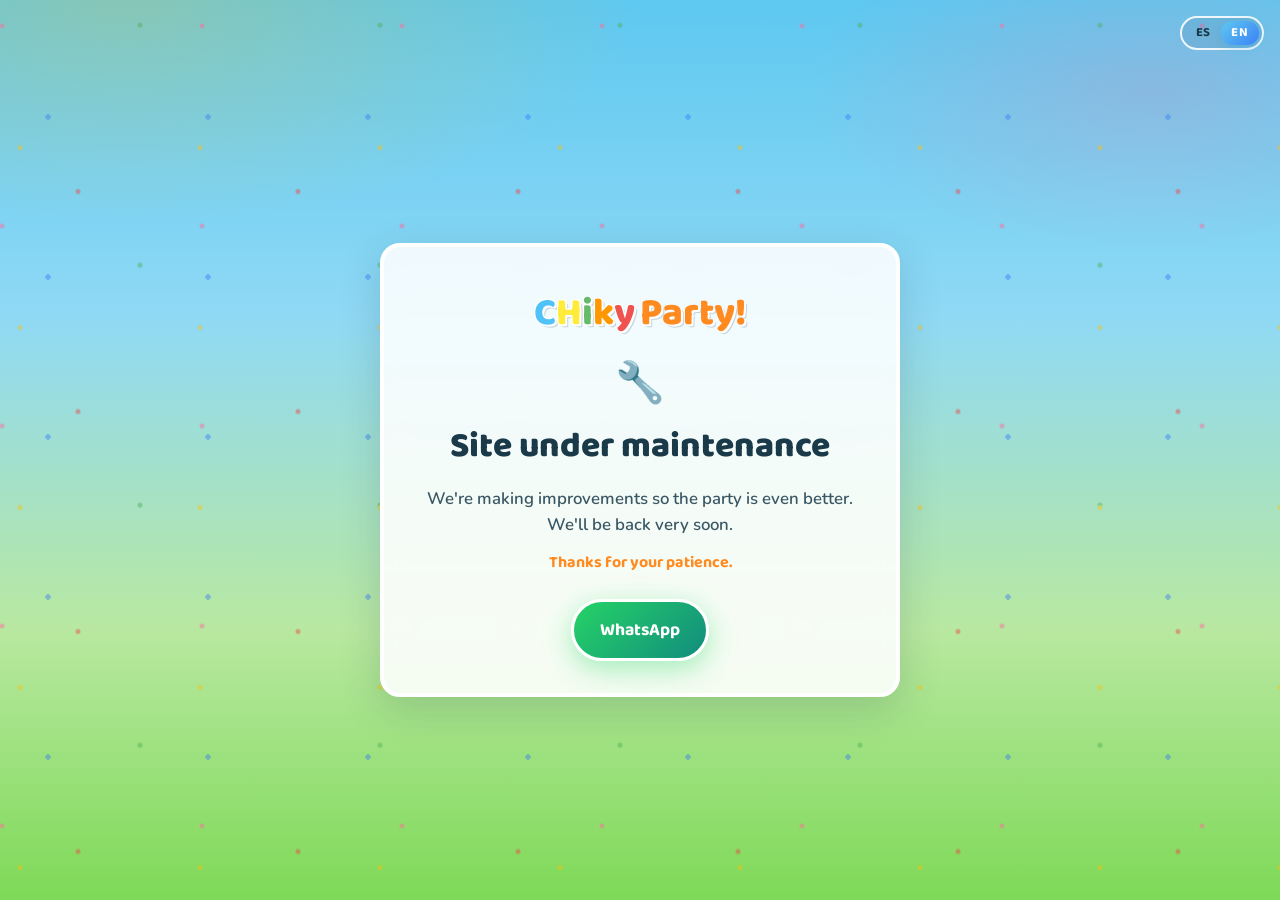
==== commit de2b35fb: "Pagina mantenimiento" ====
--- a/index.html
+++ b/index.html
@@ -5,6 +5,8 @@
   <meta name="viewport" content="width=device-width, initial-scale=1.0">
   <meta name="description" data-i18n-content="meta.description" content="CHiky Party — Renta de inflables, juegos y caballetes para fiestas infantiles. ¡La diversión está por llegar!">
   <title data-i18n="meta.title">¡CHiky Party! — Renta de Inflables, Juegos y Caballetes</title>
+  <script src="js/site-config.js"></script>
+  <script src="js/maintenance-gate.js"></script>
   <link rel="icon" href="/favicon.ico" sizes="any">
   <link rel="icon" href="assets/images/favicon.svg" type="image/svg+xml">
   <link rel="icon" href="assets/images/favicon-32.png" type="image/png" sizes="32x32">
